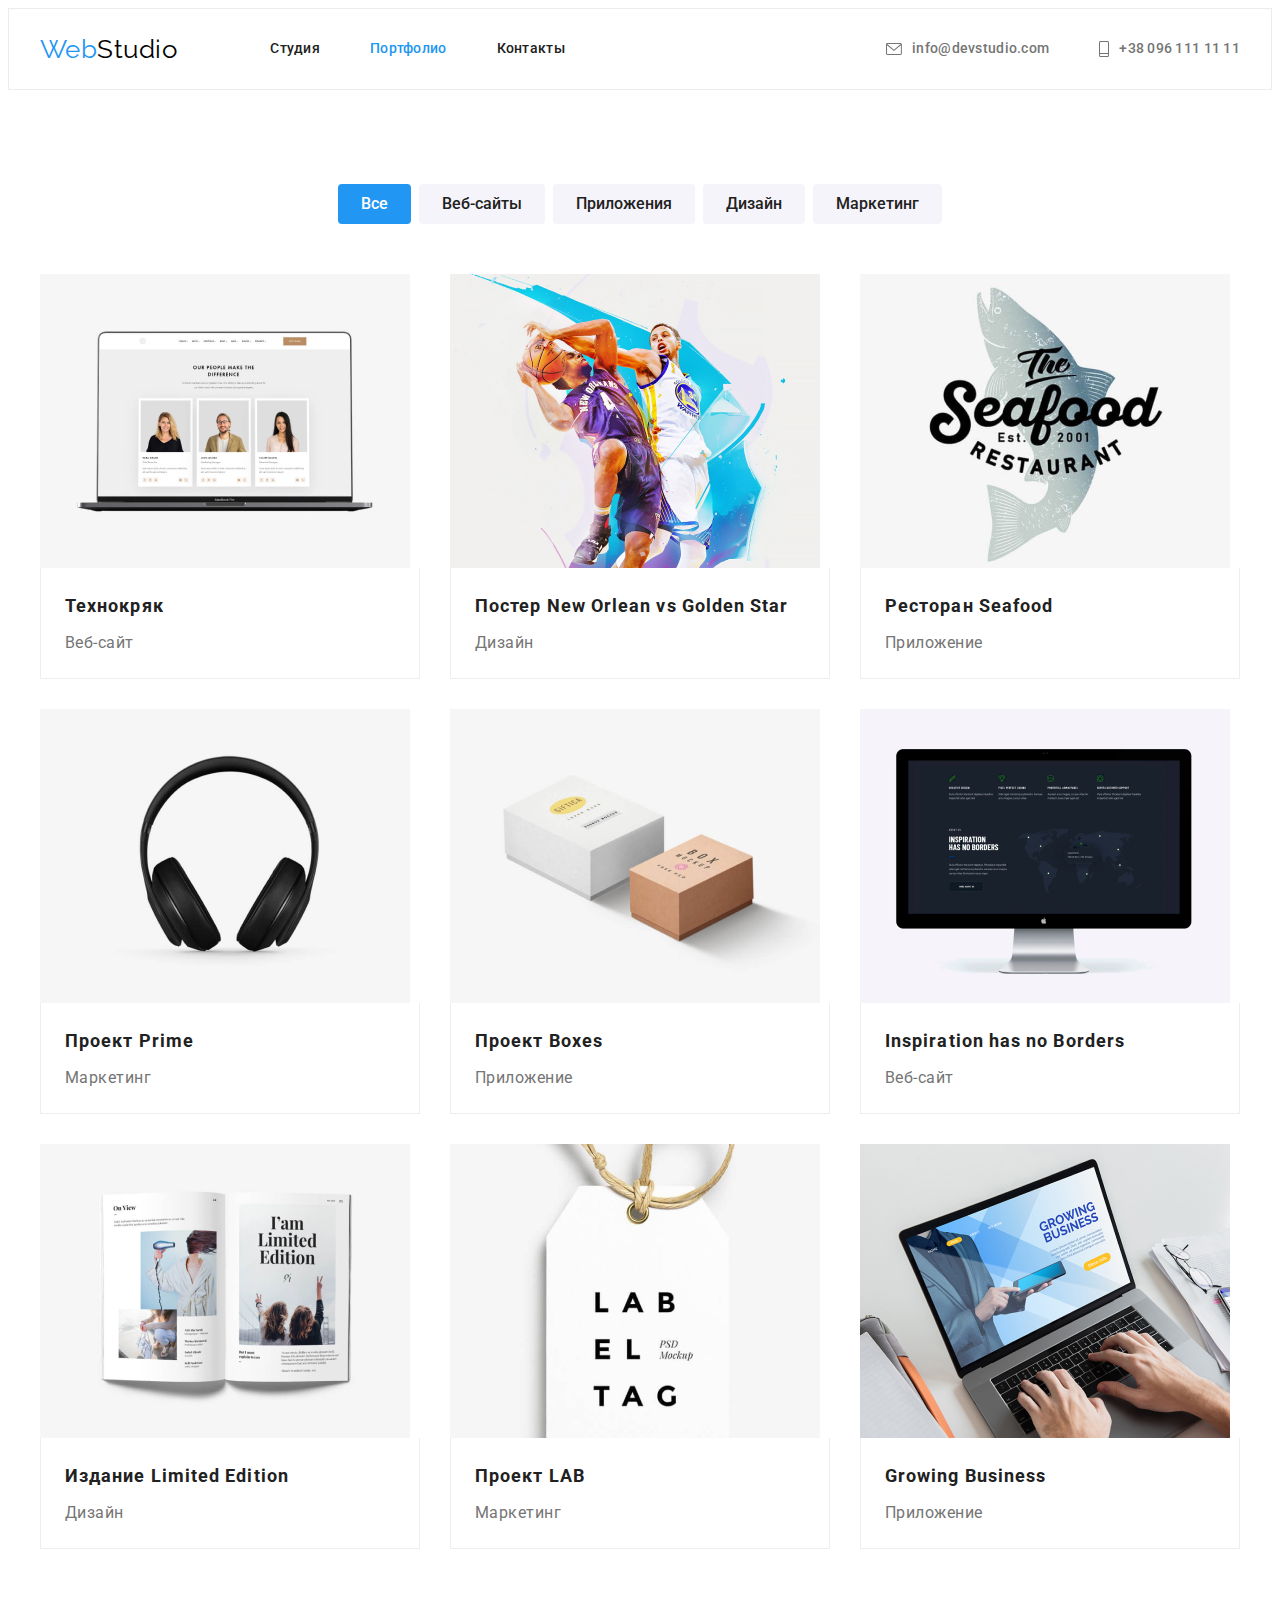
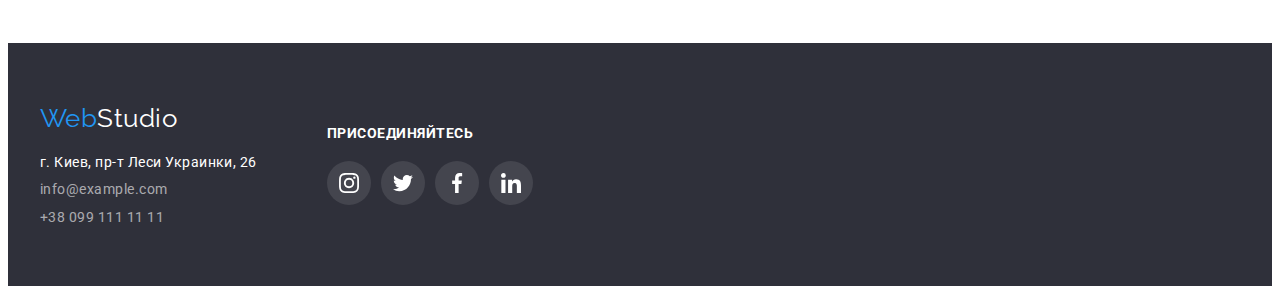
==== portfolio.html @ 4d53d666 "Initial commit" ====
<!DOCTYPE html>
<html lang="ru">
  <head>
    <meta charset="UTF-8" />
    <meta http-equiv="X-UA-Compatible" content="IE=edge" />
    <meta name="viewport" content="width=device-width, initial-scale=1.0" />
    <title>Portfolio</title>
    <link rel="preconnect" href="https://fonts.googleapis.com" />
    <link rel="preconnect" href="https://fonts.gstatic.com" crossorigin />
    <link
      href="https://fonts.googleapis.com/css2?family=Raleway:wght@700&family=Roboto:wght@400;500;700;900&display=swap"
      rel="stylesheet"
    />
    <link
      rel="stylesheet"
      href="https://cdnjs.cloudflare.com/ajax/libs/modern-normalize/1.1.0/modern-normalize.min.css"
      integrity="sha512-wpPYUAdjBVSE4KJnH1VR1HeZfpl1ub8YT/NKx4PuQ5NmX2tKuGu6U/JRp5y+Y8XG2tV+wKQpNHVUX03MfMFn9Q=="
      crossorigin="anonymous"
      referrerpolicy="no-referrer"
    />
    <link rel="stylesheet" href="./css/styles.css" />
  </head>
  <body>
    <!-- header -->

    <header class="header">
      <div class="container">
        <nav class="nav">
          <a href="./index.html" class="logo">Web<span class="accent">Studio</span></a>
          <ul class="nav-list card-set">
            <li class="nav-item">
              <a href="./index.html" class="nav-link">Студия</a>
            </li>
            <li class="nav-item"><a href="./portfolio.html" class="nav-link current-link">Портфолио</a></li>
            <li class="nav-item"><a href="" class="nav-link">Контакты</a></li>
          </ul>
        </nav>
        <ul class="contacts-list">
          <li class="contacts-item">
            <a href="mailto:info@devstudio.com" class="contacts-link"
              ><svg class="contacts-icon" width="16" height="12">
                <use href="./images/icons/icons.svg#envelope"></use></svg
              >info@devstudio.com</a
            >
          </li>
          <li class="contacts-item">
            <a href="tel:+380961111111" class="contacts-link"
              ><svg class="contacts-icon" width="10" height="16">
                <use href="./images/icons/icons.svg#telephone"></use></svg
              >+38 096 111 11 11</a
            >
          </li>
        </ul>
      </div>
    </header>

    <main>
      <!-- portfolio-section -->

      <section class="portfolio section">
        <div class="container">
          <h2 class="portfolio-title visually-hidden">Портфолио</h2>
          <ul class="filters-list">
            <li class="filters-item">
              <button type="button" class="filters-button active-button">Все</button>
            </li>
            <li class="filters-item">
              <button type="button" class="filters-button">Веб-сайты</button>
            </li>
            <li class="filters-item">
              <button type="button" class="filters-button">Приложения</button>
            </li>
            <li class="filters-item">
              <button type="button" class="filters-button">Дизайн</button>
            </li>
            <li class="filters-item">
              <button type="button" class="filters-button">Маркетинг</button>
            </li>
          </ul>

          <ul class="examples-list card-set">
            <li class="examples-item card-set-item">
              <a class="examples-link" href="">
                <img
                  class="examples-img"
                  src="./images/portfolio/technocrack.jpg"
                  alt="макбук с открытым сайтом"
                  width="370"
                  height="294"
                />
                <div class="description">
                  <h3 class="examples-subtitle">Технокряк</h3>
                  <p class="examples-button-text">Веб-сайт</p>
                </div>
              </a>
            </li>
            <li class="examples-item card-set-item">
              <a class="examples-link" href="">
                <img
                  class="examples-img"
                  src="./images/portfolio/new-orlean.jpg"
                  alt="два баскетболиста в прыжке"
                  width="370"
                  height="294"
                />
                <div class="description">
                  <h3 class="examples-subtitle">Постер New Orlean vs Golden Star</h3>
                  <p class="examples-button-text">Дизайн</p>
                </div>
              </a>
            </li>
            <li class="examples-item card-set-item">
              <a class="examples-link" href="">
                <img
                  class="examples-img"
                  src="./images/portfolio/seafood.jpg"
                  alt="логотип ресторана"
                  width="370"
                  height="294"
                />
                <div class="description">
                  <h3 class="examples-subtitle">Ресторан Seafood</h3>
                  <p class="examples-button-text">Приложение</p>
                </div>
              </a>
            </li>
            <li class="examples-item card-set-item">
              <a class="examples-link" href="">
                <img
                  class="examples-img"
                  src="./images/portfolio/prime.jpg"
                  alt="наушники"
                  width="370"
                  height="294"
                />
                <div class="description">
                  <h3 class="examples-subtitle">Проект Prime</h3>
                  <p class="examples-button-text">Маркетинг</p>
                </div>
              </a>
            </li>
            <li class="examples-item card-set-item">
              <a class="examples-link" href="">
                <img
                  class="examples-img"
                  src="./images/portfolio/boxes.jpg"
                  alt="две коробки"
                  width="370"
                  height="294"
                />
                <div class="description">
                  <h3 class="examples-subtitle">Проект Boxes</h3>
                  <p class="examples-button-text">Приложение</p>
                </div>
              </a>
            </li>
            <li class="examples-item card-set-item">
              <a class="examples-link" href="">
                <img
                  class="examples-img"
                  src="./images/portfolio/inspiration.jpg"
                  alt="imac на котором открыт сайт"
                  width="370"
                  height="294"
                />
                <div class="description">
                  <h3 class="examples-subtitle">Inspiration has no Borders</h3>
                  <p class="examples-button-text">Веб-сайт</p>
                </div>
              </a>
            </li>
            <li class="examples-item card-set-item">
              <a class="examples-link" href="">
                <img
                  class="examples-img"
                  src="./images/portfolio/limited-edition.jpg"
                  alt="открытый журнал"
                  width="370"
                  height="294"
                />
                <div class="description">
                  <h3 class="examples-subtitle">Издание Limited Edition</h3>
                  <p class="examples-button-text">Дизайн</p>
                </div>
              </a>
            </li>
            <li class="examples-item card-set-item">
              <a class="examples-link" href="">
                <img
                  class="examples-img"
                  src="./images/portfolio/lab.jpg"
                  alt="бирка с надписью"
                  width="370"
                  height="294"
                />
                <div class="description">
                  <h3 class="examples-subtitle">Проект LAB</h3>
                  <p class="examples-button-text">Маркетинг</p>
                </div>
              </a>
            </li>
            <li class="examples-item card-set-item">
              <a class="examples-link" href="">
                <img
                  class="examples-img"
                  src="./images/portfolio/growing-business.jpg"
                  alt="макбук на котором печатают"
                  width="370"
                  height="294"
                />
                <div class="description">
                  <h3 class="examples-subtitle">Growing Business</h3>
                  <p class="examples-button-text">Приложение</p>
                </div>
              </a>
            </li>
          </ul>
        </div>
      </section>
    </main>

    <!-- footer -->

    <footer class="footer">
      <div class="container">
        <div class="footer-inner">
          <div class="footer-address">
            <a href="./index.html" class="footer-logo">Web<span class="accent">Studio</span></a>
            <address class="address">г. Киев, пр-т Леси Украинки, 26</address>
            <ul class="footer-list">
              <li class="footer-item">
                <a href="mailto:info@example.com" class="footer-link">info@example.com</a>
              </li>
              <li class="footer-item">
                <a href="tel:+380991111111" class="footer-link">+38 099 111 11 11</a>
              </li>
            </ul>
          </div>
          <div class="socials">
            <h2 class="socials-text">присоединяйтесь</h2>
            <ul class="footer-socials-list card-set">
              <li class="footer-socials-item">
                <a class="footer-socials-link" href="">
                  <svg class="footer-socials-icon" width="20" height="20">
                    <use href="./images/icons/icons.svg#instagram"></use>
                  </svg>
                </a>
              </li>
              <li class="footer-socials-item">
                <a class="footer-socials-link" href="">
                  <svg class="footer-socials-icon" width="20" height="20">
                    <use href="./images/icons/icons.svg#twitter"></use>
                  </svg>
                </a>
              </li>
              <li class="footer-socials-item">
                <a class="footer-socials-link" href="">
                  <svg class="footer-socials-icon" width="20" height="20">
                    <use href="./images/icons/icons.svg#facebook"></use>
                  </svg>
                </a>
              </li>
              <li class="footer-socials-item">
                <a class="footer-socials-link" href="">
                  <svg class="footer-socials-icon" width="20" height="20">
                    <use href="./images/icons/icons.svg#linkedin"></use>
                  </svg>
                </a>
              </li>
            </ul>
          </div>
        </div>
      </div>
    </footer>
  </body>
</html>
---- css/styles.css ----
:root {
  --primary-text-color: #212121;
  --secondary-text-color: #757575;
  --white-text-color: #fff;
  --accent-color: #2196f3;
  --button-hover-color: #188ce8;
  --background-white-color: #f5f4fa;
  --primary-grey-color: #2f303a;
  --box-border-color: #eee;
  --inactive-icon-color: #afb1b8;
  --items: 3;
  --indent: 30px;
}

body {
  color: var(--primary-text-color);

  font-family: roboto, sans-serif;
  letter-spacing: 0.03em;
}

/* utilities */
img {
  display: block;
  max-width: 100%;
  height: auto;
}

h1,
h2,
h3,
h4 {
  margin-top: 0;
}

ul,
ol {
  margin: 0;
  padding: 0;
  list-style: none;
}

a {
  text-decoration: none;
  color: inherit;
}

.visually-hidden {
  position: absolute;
  width: 1px;
  height: 1px;
  margin: -1px;
  border: 0;
  padding: 0;

  white-space: nowrap;
  clip-path: inset(100%);
  clip: rect(0 0 0 0);
  overflow: hidden;
}

.container {
  width: 1200px;
  margin: 0 auto;
  padding: 0 15px;
  /* outline: 1px solid tomato; */
}

.section {
  padding-top: 94px;
  padding-bottom: 94px;
}

.card-set {
  display: flex;
  flex-wrap: wrap;
  gap: var(--indent);
}

.card-set-item {
  flex-basis: calc((100% - var(--indent) * (var(--items) - 1)) / var(--items));
}

/* header */

.header {
  border: 1px solid #ececec;
}

.header .container {
  display: flex;
}

.nav {
  display: flex;
  align-items: center;
}

.logo {
  margin-right: 93px;
  color: var(--accent-color);

  font-family: raleway, sans-serif;
  font-size: 26px;
  line-height: 1.19;

  text-decoration: none;
}

.logo .accent {
  color: #000;
}

.nav-list {
  --indent: 50px;
}

.nav-link {
  display: block;
  padding-top: 32px;
  padding-bottom: 32px;

  color: var(--primary-text-color);

  font-weight: 500;
  font-size: 14px;
  line-height: 1.14;
  letter-spacing: 0.02em;
}

.nav-list .current-link {
  color: var(--accent-color);
}

.contacts-list {
  display: flex;
  margin-left: auto;
  gap: 50px;
  align-items: center;
}

.contacts-icon {
  margin-right: 10px;
  fill: currentColor;
}

.contacts-link {
  display: flex;
  align-items: center;
  justify-content: center;
  padding-top: 32px;
  padding-bottom: 32px;

  color: var(--secondary-text-color);

  font-weight: 500;
  font-size: 14px;
  line-height: 1.14;
  letter-spacing: 0.02em;
}

.nav-link:hover,
.nav-link:focus,
.contacts-link:hover,
.contacts-link:focus,
.footer-link:hover,
.footer-link:focus,
.contacts-icon:hover,
.contacts-icon:focus {
  color: var(--accent-color);
}

/* main */

/* hero section */
.hero {
  padding-top: 200px;
  padding-bottom: 200px;
  margin-left: auto;
  margin-right: auto;
  max-width: 1600px;
  background-color: var(--primary-grey-color);
  background-image: linear-gradient(rgba(47, 48, 58, 0.4), rgba(47, 48, 58, 0.4)),
    url(../images/hero/hero-background.jpg);
  background-position: center;
  background-repeat: no-repeat;

  text-align: center;
}

.hero-title {
  margin-bottom: 30px;
  margin-left: auto;
  margin-right: auto;
  max-width: 696px;
  min-height: 120px;

  color: var(--white-text-color);

  font-weight: 900;
  font-size: 44px;
  line-height: 1.36;
  text-align: center;
  letter-spacing: 0.06em;
  text-transform: uppercase;
}

.hero-button {
  margin-bottom: 0;
  min-width: 200px;
  padding-top: 9px;
  padding-bottom: 9px;
  border-radius: 4px;
  border: 1px solid transparent;
  color: var(--white-text-color);
  background-color: var(--accent-color);

  font-family: inherit;
  font-weight: 700;
  font-size: 16px;
  line-height: 1.875;
  text-align: center;
  letter-spacing: 0.06em;

  cursor: pointer;
}

.hero-button:hover,
.hero-button:focus {
  background-color: var(--button-hover-color);
}

/* peculiarities section */

.pecs-list {
  --items: 4;
}

.pecs-logo {
  display: flex;
  align-items: center;
  justify-content: center;
  margin-bottom: 30px;
  border-radius: 4px;
  height: 120px;
  width: 100%;
  background-color: var(--background-white-color);
}

.pecs-item:hover .pecs-logo,
.pecs-item:focus .pecs-logo {
  box-shadow: 0px 4px 4px rgba(0, 0, 0, 0.25);
}

.pecs-subtitle {
  margin-top: 0;
  margin-bottom: 10px;
  font-weight: 700;
  font-size: 14px;
  line-height: 1.14;
  text-transform: uppercase;
}

.pecs-text {
  margin-top: 0;
  margin-bottom: 0;
  color: var(--secondary-text-color);

  font-size: 14px;
  line-height: 1.71;
}

/* work section */
.work.section {
  padding-top: 0;
}

.work-title,
.pecs-title,
.team-title,
.portfolio-title,
.clients-title {
  margin-bottom: 50px;

  font-weight: 700;
  font-size: 36px;
  line-height: 1.17;
  text-align: center;
}

.work-img {
  display: block;
}

/* team section */
.team {
  background-color: var(--background-white-color);
}

.team-list {
  --items: 4;
}

.team-item {
  padding-bottom: 30px;
  background-color: var(--white-text-color);
  text-align: center;
  box-shadow: 0px 1px 3px rgba(0, 0, 0, 0.12), 0px 1px 1px rgba(0, 0, 0, 0.14),
    0px 2px 1px rgba(0, 0, 0, 0.2);
  border-radius: 0px 0px 4px 4px;
}

.team-img {
  display: block;
  margin-bottom: 30px;
}

.team-name {
  margin-top: 0;
  margin-bottom: 10px;
  font-weight: 500;
  font-size: 16px;
  line-height: 1.19;
}

.team-position {
  margin-top: 0;
  margin-bottom: 16px;
  color: var(--secondary-text-color);

  font-size: 16px;
  line-height: 1.19;
}

.team-socials-list {
  padding: 0 32px;
  gap: 10px;
}

.socials-link {
  display: flex;
  align-items: center;
  justify-content: center;
  width: 44px;
  height: 44px;
  border-radius: 50%;
  color: var(--inactive-icon-color);
}

.socials-link:hover,
.socials-link:focus {
  background-color: var(--accent-color);
  color: var(--white-text-color);
}

.socials-icon {
  fill: currentColor;
}

/* clients section */

.clients-list {
  --items: 6;
}

.clients-item {
  height: 92px;
}

.clients-link {
  display: flex;
  align-items: center;
  justify-content: center;
  width: 100%;
  height: 100%;
  color: var(--inactive-icon-color);
  border: 1px solid var(--inactive-icon-color);
  border-radius: 4px;
}

.clients-link:hover,
.clients-link:focus {
  color: var(--accent-color);
  border-color: var(--accent-color);
}

.clients-icon {
  display: block;
  fill: currentColor;
}

/* main portfolio */

.filters-list {
  display: flex;
  margin-bottom: 50px;
  justify-content: center;
}

.filters-item + .filters-item {
  margin-left: 8px;
}

.filters-button {
  padding: 6px 22px;
  border-radius: 4px;
  border: 1px solid transparent;

  color: var(--primary-text-color);
  background-color: var(--background-white-color);

  font-family: inherit;
  font-weight: 500;
  font-size: 16px;
  line-height: 1.62;
  text-align: center;

  cursor: pointer;
}

.active-button {
  color: var(--white-text-color);
  background-color: var(--accent-color);
}

.filters-button:hover,
.filters-button:focus,
.filters-button:active {
  color: var(--white-text-color);
  background-color: var(--accent-color);
  box-shadow: 0px 3px 1px rgba(0, 0, 0, 0.1), 0px 1px 2px rgba(0, 0, 0, 0.08),
    0px 2px 2px rgba(0, 0, 0, 0.12);
}

.examples-link {
  display: block;
}

.examples-link:hover,
.examples-link:focus {
  box-shadow: 0px 1px 1px rgba(0, 0, 0, 0.12), 0px 4px 4px rgba(0, 0, 0, 0.06),
    1px 4px 6px rgba(0, 0, 0, 0.16);
}


.examples-subtitle {
  margin-top: 0;
  margin-bottom: 4px;
  font-weight: 700;
  font-size: 18px;
  line-height: 2;

  letter-spacing: 0.06em;
}

.examples-button-text {
  margin-top: 0;
  margin-bottom: 0;
  color: var(--secondary-text-color);

  font-size: 16px;
  line-height: 1.88;
}

.description {
  padding: 20px 24px;
  border: 1px solid var(--box-border-color);
  border-top: none;
}

/* footer */

.footer {
  background-color: var(--primary-grey-color);
  padding-top: 60px;
  padding-bottom: 60px;
}

.footer-inner {
  display: flex;
  align-items: center;
}

.footer-address {
  margin-right: 70px;
}

.footer-logo {
  display: inline-block;
  margin-bottom: 20px;

  color: var(--accent-color);

  font-family: Raleway, sans-serif;
  font-size: 26px;
  line-height: 1.19;

  text-decoration: none;
}

.footer-logo .accent {
  color: #fff;
}

.address {
  margin-bottom: 9px;
  color: var(--white-text-color);

  font-style: normal;
  font-size: 14px;
  line-height: 1.17;
}

.footer-item + .footer-item {
  margin-top: 9px;
}

.footer-link {
  color: rgba(255, 255, 255, 0.6);

  font-size: 14px;
  line-height: 1.17;
}

.socials-text {
  margin-bottom: 20px;
  font-weight: 700;
  font-size: 14px;
  line-height: 1.142;
  text-transform: uppercase;
  color: var(--white-text-color);
}

.footer-socials-list {
  --indent: 10px;
}

.footer-socials-item {
  width: 44px;
  height: 44px;
}

.footer-socials-link {
  display: flex;
  align-items: center;
  justify-content: center;
  width: 100%;
  height: 100%;
  border-radius: 50%;
  background-color: rgba(255, 255, 255, 0.1);
}

.footer-socials-icon {
  fill: var(--white-text-color);
}

.footer-socials-link:hover,
.footer-socials-link:focus {
  background-color: var(--accent-color);
}
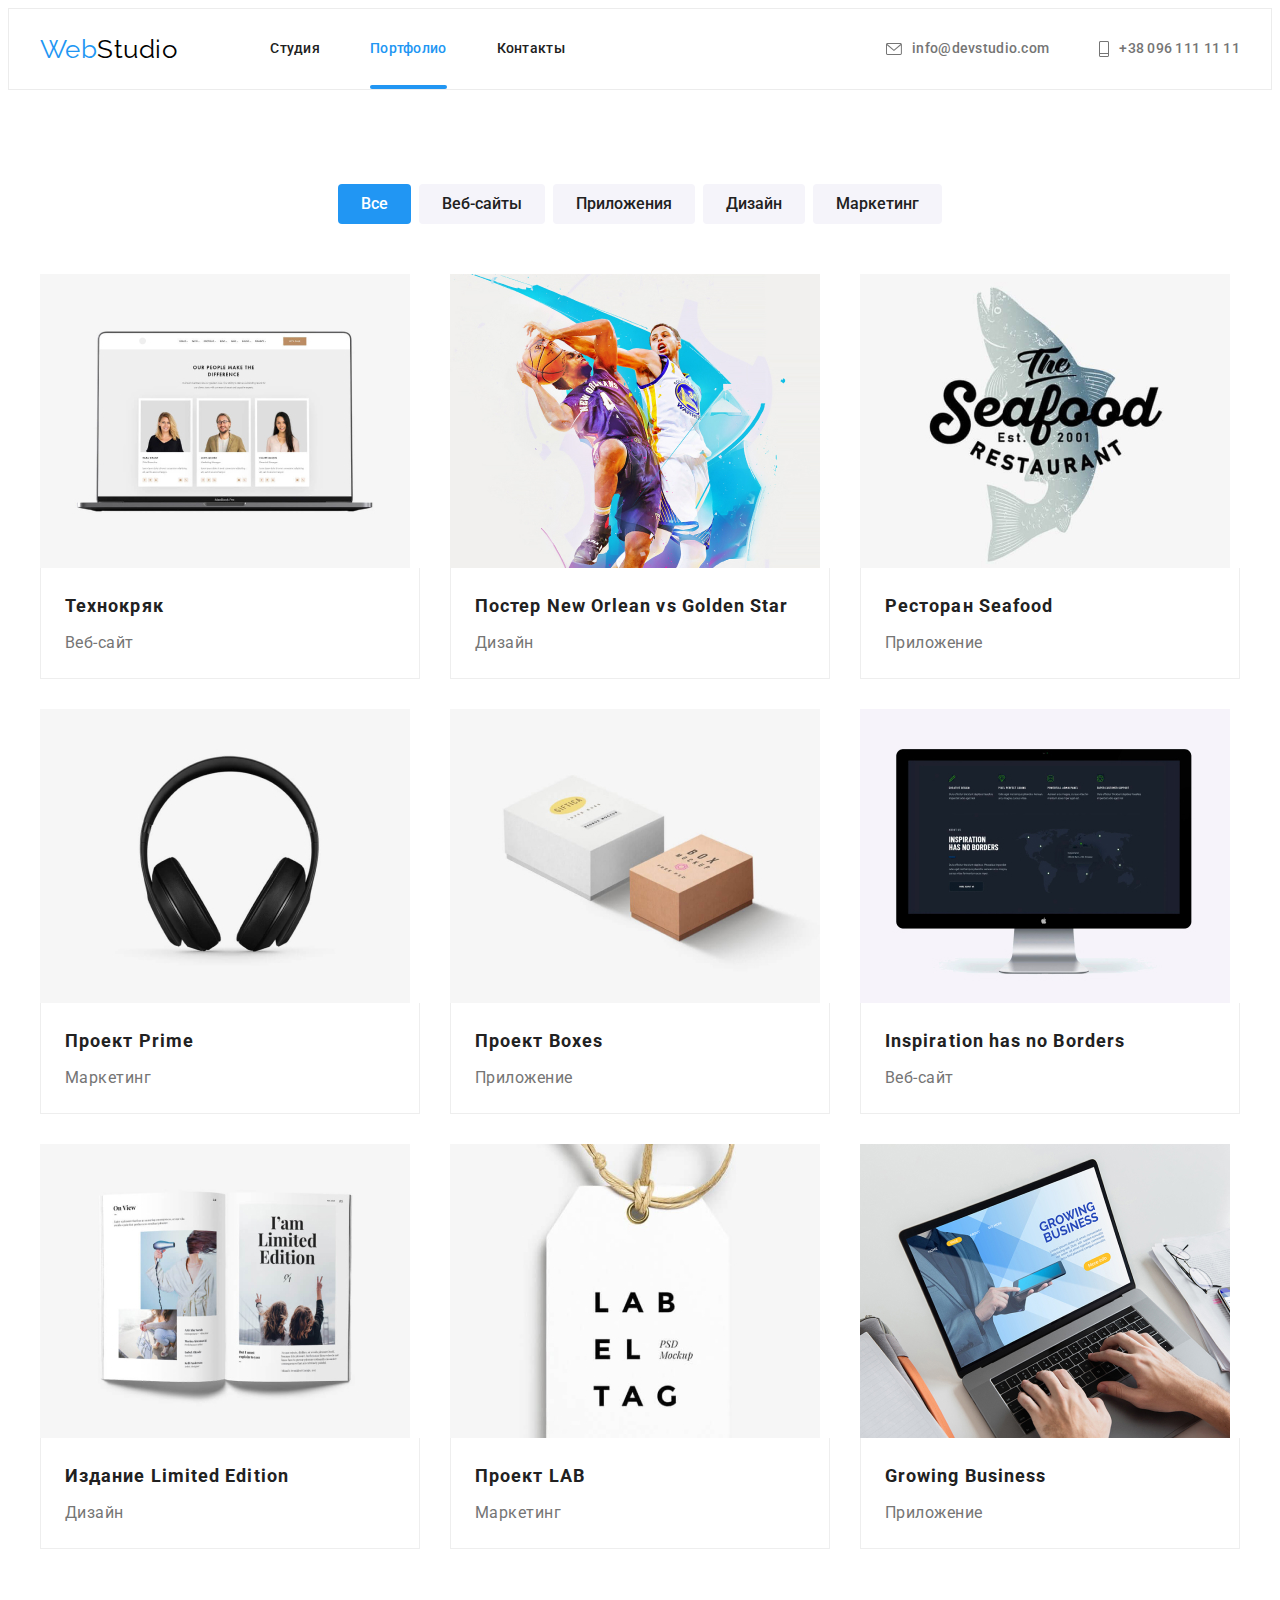
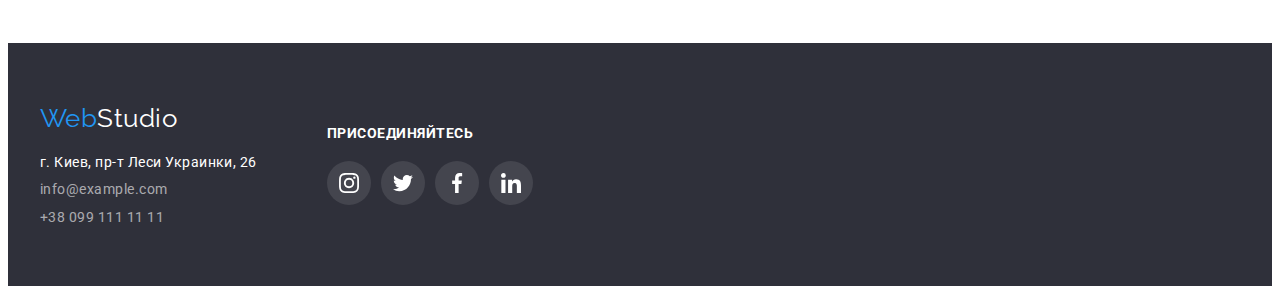
==== commit a8539dd8: "add positioning and transitions" ====
--- a/portfolio.html
+++ b/portfolio.html
@@ -31,7 +31,9 @@
             <li class="nav-item">
               <a href="./index.html" class="nav-link">Студия</a>
             </li>
-            <li class="nav-item"><a href="./portfolio.html" class="nav-link current-link">Портфолио</a></li>
+            <li class="nav-item">
+              <a href="./portfolio.html" class="nav-link current-link">Портфолио</a>
+            </li>
             <li class="nav-item"><a href="" class="nav-link">Контакты</a></li>
           </ul>
         </nav>
@@ -81,13 +83,22 @@
           <ul class="examples-list card-set">
             <li class="examples-item card-set-item">
               <a class="examples-link" href="">
-                <img
-                  class="examples-img"
-                  src="./images/portfolio/technocrack.jpg"
-                  alt="макбук с открытым сайтом"
-                  width="370"
-                  height="294"
-                />
+                <div class="examples-inner">
+                  <img
+                    class="examples-img"
+                    src="./images/portfolio/technocrack.jpg"
+                    alt="макбук с открытым сайтом"
+                    width="370"
+                    height="294"
+                  />
+                  <div class="examples-inner-caption">
+                    <p class="examples-caption">
+                      Ресурс предлагает комплексные предложения с разным уровнем функционала и
+                      сервисов. Все это позволит посетителю получить исчерпывающие сведения о
+                      компании или частном лице.
+                    </p>
+                  </div>
+                </div>
                 <div class="description">
                   <h3 class="examples-subtitle">Технокряк</h3>
                   <p class="examples-button-text">Веб-сайт</p>
--- a/css/styles.css
+++ b/css/styles.css
@@ -3,6 +3,7 @@
   --secondary-text-color: #757575;
   --white-text-color: #fff;
   --accent-color: #2196f3;
+  --accent-color-tranparent: rgba(33, 150, 243, 0.9);
   --button-hover-color: #188ce8;
   --background-white-color: #f5f4fa;
   --primary-grey-color: #2f303a;
@@ -45,6 +46,11 @@
   color: inherit;
 }
 
+p {
+  margin-top: 0;
+  margin-bottom: 0;
+}
+
 .visually-hidden {
   position: absolute;
   width: 1px;
@@ -126,10 +132,24 @@
   font-size: 14px;
   line-height: 1.14;
   letter-spacing: 0.02em;
-}
-
-.nav-list .current-link {
+
+  transition: color 250ms cubic-bezier(0.4, 0, 0.2, 1);
+}
+
+.current-link {
+  position: relative;
   color: var(--accent-color);
+}
+
+.current-link::after {
+  content: '';
+  position: absolute;
+  bottom: 0;
+  left: 0;
+  width: 100%;
+  height: 4px;
+  border-radius: 2px;
+  background-color: var(--accent-color);
 }
 
 .contacts-list {
@@ -157,14 +177,14 @@
   font-size: 14px;
   line-height: 1.14;
   letter-spacing: 0.02em;
+
+  transition: color 250ms cubic-bezier(0.4, 0, 0.2, 1);
 }
 
 .nav-link:hover,
 .nav-link:focus,
 .contacts-link:hover,
 .contacts-link:focus,
-.footer-link:hover,
-.footer-link:focus,
 .contacts-icon:hover,
 .contacts-icon:focus {
   color: var(--accent-color);
@@ -223,6 +243,8 @@
   letter-spacing: 0.06em;
 
   cursor: pointer;
+
+  transition: background-color 250ms cubic-bezier(0.4, 0, 0.2, 1);
 }
 
 .hero-button:hover,
@@ -245,6 +267,8 @@
   height: 120px;
   width: 100%;
   background-color: var(--background-white-color);
+
+  transition: box-shadow 250ms cubic-bezier(0.4, 0, 0.2, 1);
 }
 
 .pecs-item:hover .pecs-logo,
@@ -262,8 +286,6 @@
 }
 
 .pecs-text {
-  margin-top: 0;
-  margin-bottom: 0;
   color: var(--secondary-text-color);
 
   font-size: 14px;
@@ -288,8 +310,35 @@
   text-align: center;
 }
 
+.work-item {
+  position: relative;
+}
+
 .work-img {
   display: block;
+}
+
+.work-text-box {
+  display: flex;
+  align-items: center;
+  justify-content: center;
+  position: absolute;
+  bottom: 0;
+  left: 0;
+  height: 70px;
+  width: 100%;
+
+  background-color: rgba(47, 48, 58, 0.8);
+}
+
+.work-text {
+  color: var(--white-text-color);
+
+  font-weight: 700;
+  font-size: 14px;
+  line-height: 1.143;
+  text-align: center;
+  text-transform: uppercase;
 }
 
 /* team section */
@@ -345,6 +394,9 @@
   height: 44px;
   border-radius: 50%;
   color: var(--inactive-icon-color);
+
+  transition: color 250ms cubic-bezier(0.4, 0, 0.2, 1),
+    background-color 250ms cubic-bezier(0.4, 0, 0.2, 1);
 }
 
 .socials-link:hover,
@@ -376,6 +428,9 @@
   color: var(--inactive-icon-color);
   border: 1px solid var(--inactive-icon-color);
   border-radius: 4px;
+
+  transition: color 250ms cubic-bezier(0.4, 0, 0.2, 1),
+    border-color 250ms cubic-bezier(0.4, 0, 0.2, 1);
 }
 
 .clients-link:hover,
@@ -416,6 +471,9 @@
   text-align: center;
 
   cursor: pointer;
+
+  transition: background-color 250ms cubic-bezier(0.4, 0, 0.2, 1),
+    box-shadow 250ms cubic-bezier(0.4, 0, 0.2, 1), color 250ms cubic-bezier(0.4, 0, 0.2, 1);
 }
 
 .active-button {
@@ -434,6 +492,7 @@
 
 .examples-link {
   display: block;
+  transition: box-shadow 250ms cubic-bezier(0.4, 0, 0.2, 1);
 }
 
 .examples-link:hover,
@@ -442,6 +501,44 @@
     1px 4px 6px rgba(0, 0, 0, 0.16);
 }
 
+.examples-inner {
+  position: relative;
+  overflow: hidden;
+}
+
+.examples-inner-caption {
+  display: flex;
+  align-items: center;
+  justify-content: center;
+  position: absolute;
+  width: 100%;
+  height: 100%;
+  bottom: 0;
+
+  transform: translateY(100%);
+
+  transition: transform 250ms cubic-bezier(0.4, 0, 0.2, 1);
+  background-color: var(--accent-color-tranparent);
+}
+
+.examples-caption {
+  width: 322px;
+  height: 168px;
+  font-size: 18px;
+  line-height: 1.56;
+  color: var(--white-text-color);
+}
+
+.examples-link:hover .examples-inner-caption,
+.examples-link:focus .examples-inner-caption {
+  transform: translateY(0);
+}
+
+.description {
+  padding: 20px 24px;
+  border: 1px solid var(--box-border-color);
+  border-top: none;
+}
 
 .examples-subtitle {
   margin-top: 0;
@@ -462,12 +559,6 @@
   line-height: 1.88;
 }
 
-.description {
-  padding: 20px 24px;
-  border: 1px solid var(--box-border-color);
-  border-top: none;
-}
-
 /* footer */
 
 .footer {
@@ -520,6 +611,13 @@
 
   font-size: 14px;
   line-height: 1.17;
+
+  transition: color 250ms cubic-bezier(0.4, 0, 0.2, 1);
+}
+
+.footer-link:hover,
+.footer-link:focus {
+  color: var(--accent-color);
 }
 
 .socials-text {
@@ -548,6 +646,8 @@
   height: 100%;
   border-radius: 50%;
   background-color: rgba(255, 255, 255, 0.1);
+
+  transition: background-color 250ms cubic-bezier(0.4, 0, 0.2, 1);
 }
 
 .footer-socials-icon {
